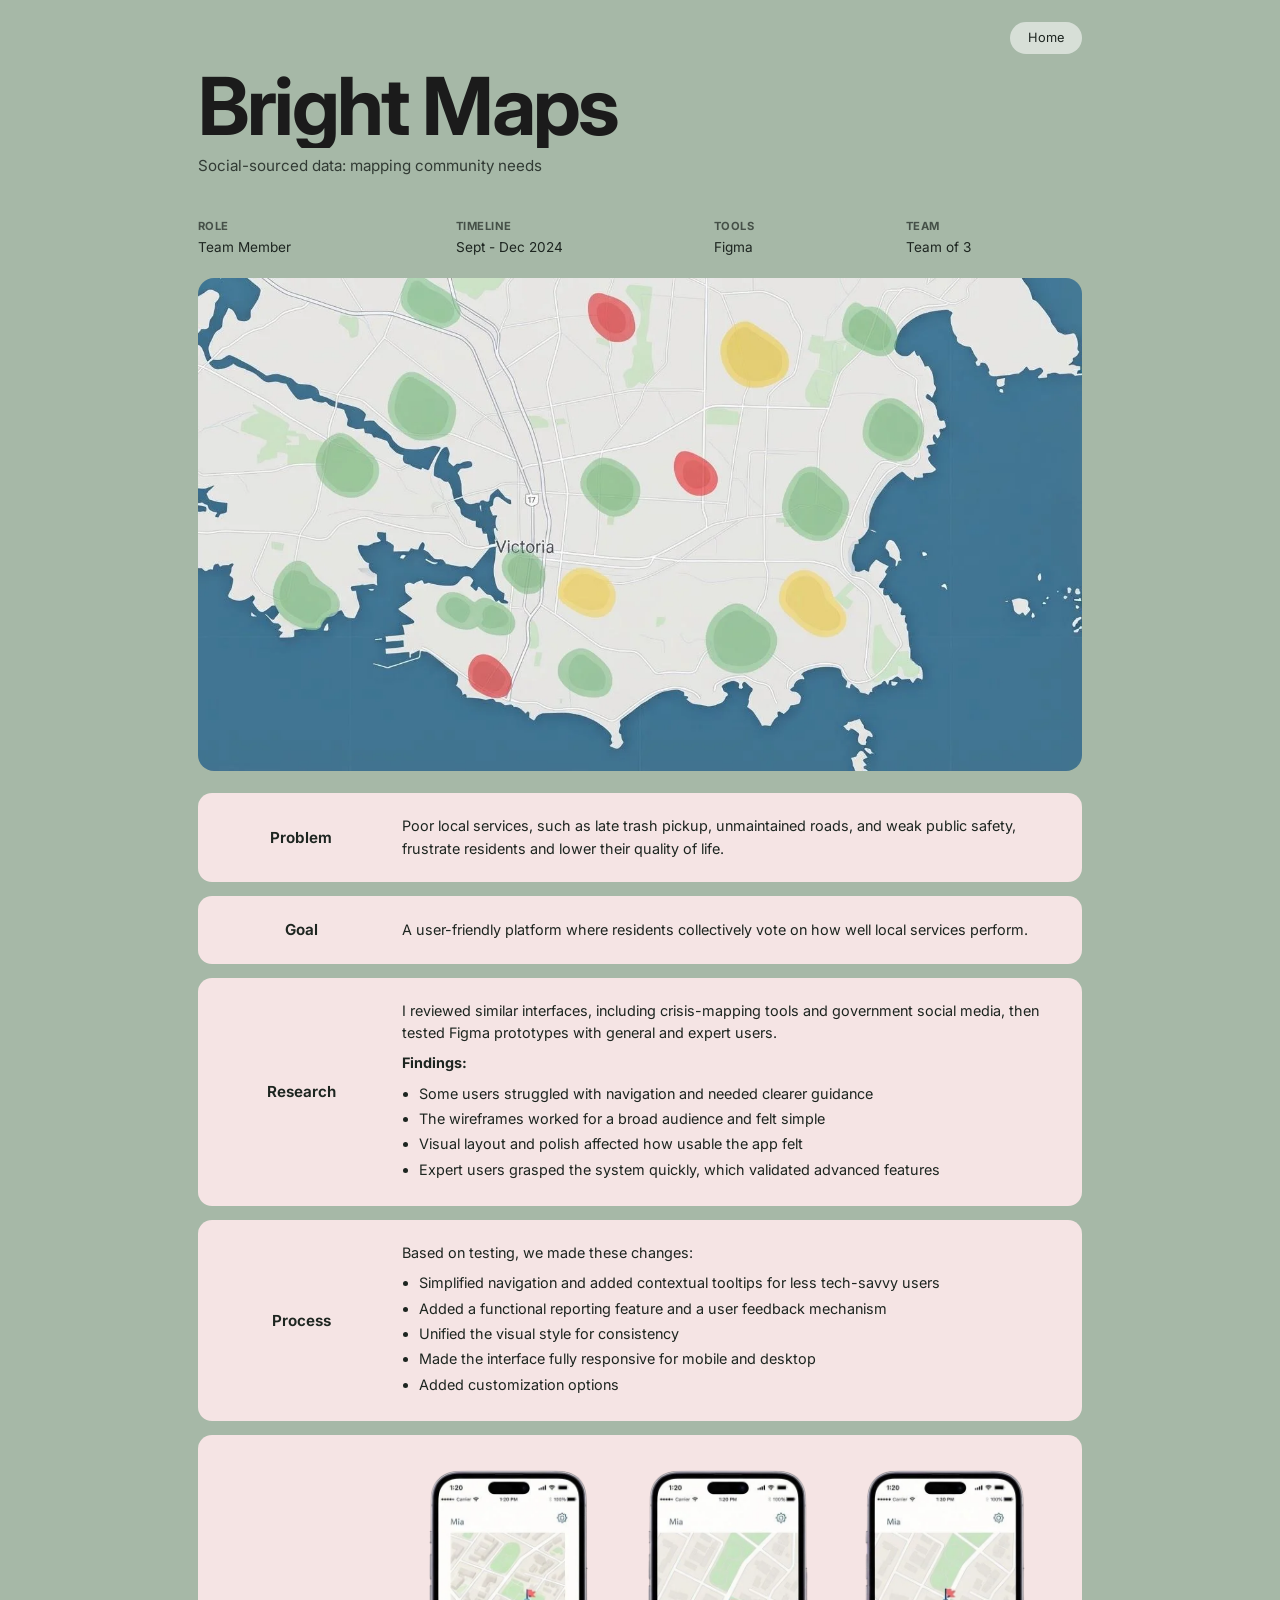
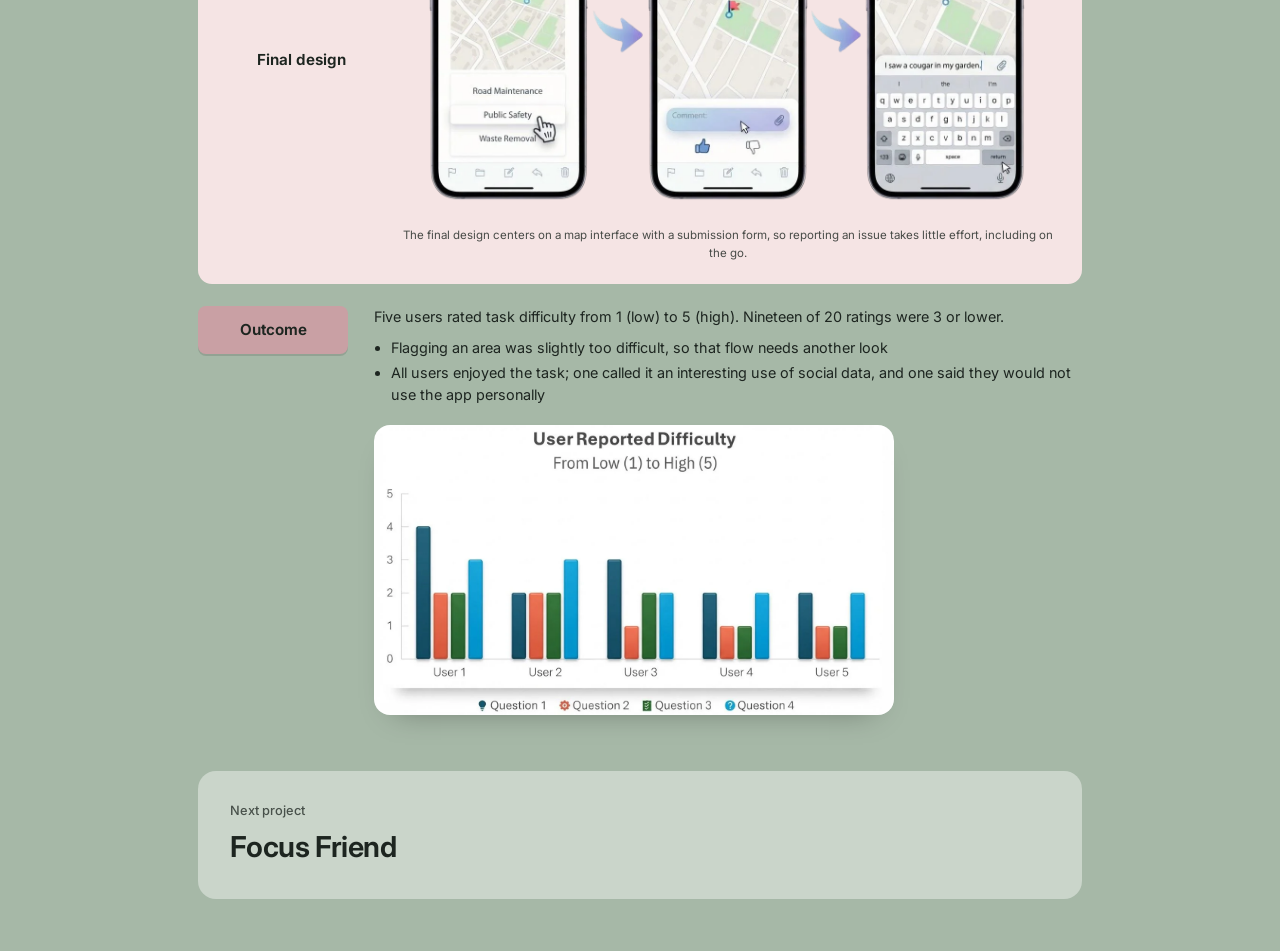
==== bright-maps.html @ ecf13d91 "Add files via upload" ====
<!DOCTYPE html>
<html lang="en">
<head>
  <meta charset="utf-8">
  <meta name="viewport" content="width=device-width, initial-scale=1">
  <title>Bright Maps | Owen O'Keefe</title>
  <meta name="description" content="Bright Maps: a civic platform where residents vote on how well local services perform.">
  <link rel="preconnect" href="https://fonts.googleapis.com">
  <link rel="preconnect" href="https://fonts.gstatic.com" crossorigin>
  <link href="https://fonts.googleapis.com/css2?family=Inter:wght@400;500;600;650;700&display=swap" rel="stylesheet">
  <link rel="stylesheet" href="styles.css">
  <script>
    document.documentElement.classList.add('js');
    try {
      var c = sessionStorage.getItem('wipe');
      if (c) { sessionStorage.removeItem('wipe'); document.documentElement.style.setProperty('--wipe', c); document.documentElement.classList.add('entering'); }
    } catch (e) {}
  </script>
  <style>
    body.project { --bg: #a6b8a7; --row: #f5e4e4; --pill: #c9a0a4; color: #1d2520; }
  </style>
</head>
<body class="project">
  <div class="wipe" aria-hidden="true"></div>

  <main class="wrap">
    <a class="back" href="index.html" data-wipe="#f8f8f3">Home</a>

    <header class="phead">
      <h1 class="ptitle bm-title">Bright Maps</h1>
      <p class="psub">Social-sourced data: mapping community needs</p>
    </header>

    <dl class="facts">
      <div><dt>Role</dt><dd>Team Member</dd></div>
      <div><dt>Timeline</dt><dd>Sept - Dec 2024</dd></div>
      <div><dt>Tools</dt><dd>Figma</dd></div>
      <div><dt>Team</dt><dd>Team of 3</dd></div>
    </dl>

    <img class="shot" src="img/bm-map.webp" alt="Map of Victoria with colour-coded service zones in green, yellow and red">

    <section class="row reveal" aria-label="Problem">
      <h2>Problem</h2>
      <p>Poor local services, such as late trash pickup, unmaintained roads, and weak public safety, frustrate residents and lower their quality of life.</p>
    </section>

    <section class="row reveal" aria-label="Goal">
      <h2>Goal</h2>
      <p>A user-friendly platform where residents collectively vote on how well local services perform.</p>
    </section>

    <section class="row reveal" aria-label="Research">
      <h2>Research</h2>
      <div>
        <p>I reviewed similar interfaces, including crisis-mapping tools and government social media, then tested Figma prototypes with general and expert users.</p>
        <p><strong>Findings:</strong></p>
        <ul>
          <li>Some users struggled with navigation and needed clearer guidance</li>
          <li>The wireframes worked for a broad audience and felt simple</li>
          <li>Visual layout and polish affected how usable the app felt</li>
          <li>Expert users grasped the system quickly, which validated advanced features</li>
        </ul>
      </div>
    </section>

    <section class="row reveal" aria-label="Process">
      <h2>Process</h2>
      <div>
        <p>Based on testing, we made these changes:</p>
        <ul>
          <li>Simplified navigation and added contextual tooltips for less tech-savvy users</li>
          <li>Added a functional reporting feature and a user feedback mechanism</li>
          <li>Unified the visual style for consistency</li>
          <li>Made the interface fully responsive for mobile and desktop</li>
          <li>Added customization options</li>
        </ul>
      </div>
    </section>

    <section class="row stack reveal" aria-label="Final design">
      <h2>Final design</h2>
      <figure class="figure">
        <img src="img/bm-final.webp" alt="Three phone screens showing the report flow: choosing a category, rating, and typing a comment">
        <figcaption>The final design centers on a map interface with a submission form, so reporting an issue takes little effort, including on the go.</figcaption>
      </figure>
    </section>

    <section class="row plain reveal" aria-label="Outcome">
      <h2>Outcome</h2>
      <div>
        <p>Five users rated task difficulty from 1 (low) to 5 (high). Nineteen of 20 ratings were 3 or lower.</p>
        <ul>
          <li>Flagging an area was slightly too difficult, so that flow needs another look</li>
          <li>All users enjoyed the task; one called it an interesting use of social data, and one said they would not use the app personally</li>
        </ul>
        <img class="chart" src="img/bm-chart.webp" alt="Bar chart of user-reported difficulty from 1 to 5 across five users and four questions">
      </div>
    </section>

    <a class="next" href="focus-friend.html" data-wipe="#c4a0ac"><small>Next project</small>Focus Friend</a>
  </main>

  <script src="script.js"></script>
</body>
</html>
---- styles.css ----
:root {
  --ink: #171717;
  --muted: #66665f;
  --paper: #f8f8f3;
  --coral: #dc4448;
  --coral-dark: #b9272c;
  --link: #2447e8;
  --ease: cubic-bezier(0.2, 0.7, 0.2, 1);
}

* { box-sizing: border-box; }
html { scroll-behavior: smooth; }
body {
  margin: 0;
  font-family: "Inter", system-ui, -apple-system, "Segoe UI", Roboto, sans-serif;
  color: var(--ink);
  background: var(--paper);
  line-height: 1.55;
  -webkit-font-smoothing: antialiased;
}
img { max-width: 100%; }
a { color: inherit; }
:focus-visible { outline: 3px solid var(--link); outline-offset: 3px; border-radius: 6px; }

.wrap { max-width: 900px; margin: 0 auto; padding: 0 28px; position: relative; z-index: 1; }

/* ---------- page transition wipe ---------- */
.wipe {
  position: fixed; inset: 0; z-index: 100; pointer-events: none;
  background: var(--wipe, #171717);
  transform: scaleY(0); transform-origin: bottom;
  transition: transform 0.55s cubic-bezier(0.7, 0, 0.2, 1);
}
.wipe.on { transform: scaleY(1); }
.entering .wipe { transform: scaleY(1); transform-origin: top; transition: none; }

/* ---------- cursor glow (home) ---------- */
.glow {
  position: fixed; left: -280px; top: -280px; width: 560px; height: 560px;
  border-radius: 50%; pointer-events: none; z-index: 0;
  background: radial-gradient(circle, rgba(220, 68, 72, 0.16), transparent 65%);
  transform: translate3d(var(--x, -999px), var(--y, -999px), 0);
  will-change: transform;
}
@media (hover: none) { .glow { display: none; } }

/* ---------- hero ---------- */
.hero { min-height: 82vh; display: flex; flex-direction: column; justify-content: center; padding: 72px 0 40px; }
.hero h1 {
  font-size: clamp(2.8rem, 8vw, 5rem); line-height: 1.02; letter-spacing: -0.035em;
  font-weight: 650; margin: 0 0 18px;
}
.hero .lede { color: var(--muted); font-size: 1.12rem; max-width: 34em; margin: 0 0 30px; }

.mask { display: block; overflow: hidden; }
.mask > span { display: block; transform: translateY(105%); animation: rise 0.9s var(--ease) forwards; }
.mask.d1 > span { animation-delay: 0.1s; }
.mask.d2 > span { animation-delay: 0.3s; }
.mask.d3 > span { animation-delay: 0.5s; }
@keyframes rise { to { transform: translateY(0); } }

.btn {
  position: relative; display: inline-block; overflow: hidden; isolation: isolate;
  background: var(--coral); color: #fff; text-decoration: none; font-weight: 600; font-size: 0.95rem;
  padding: 12px 26px; border-radius: 8px; width: fit-content;
  transition: transform 0.25s var(--ease), box-shadow 0.25s;
}
.btn::before {
  content: ""; position: absolute; inset: 0; z-index: -1; background: var(--coral-dark);
  transform: translateY(101%); transition: transform 0.35s var(--ease);
}
.btn:hover { transform: translateY(-2px); box-shadow: 0 10px 22px -10px rgba(185, 39, 44, 0.7); }
.btn:hover::before { transform: translateY(0); }

/* ---------- sections ---------- */
section { padding: 36px 0; }
h2.sec { font-size: 1.3rem; font-weight: 650; letter-spacing: -0.015em; margin: 0 0 20px; }

/* ---------- project blocks ---------- */
.tiles { display: grid; grid-template-columns: repeat(2, 1fr); gap: 32px 28px; }
.tile {
  position: relative; display: block; aspect-ratio: 4 / 3; overflow: hidden; border-radius: 18px;
  background: #fff; text-decoration: none; color: #fff;
  box-shadow: 0 1px 0 rgba(0, 0, 0, 0.05), 0 18px 34px -22px rgba(0, 0, 0, 0.4);
  transition: transform 0.45s var(--ease), box-shadow 0.45s;
}
.tile img {
  width: 100%; height: 100%; object-fit: cover; display: block;
  transition: filter 0.45s var(--ease), transform 0.7s var(--ease);
}
.tile::after {
  content: ""; position: absolute; inset: 0; background: rgba(18, 18, 18, 0.5); opacity: 0;
  transition: opacity 0.45s;
}
.tile .name {
  position: absolute; inset: 0; z-index: 2; display: grid; place-content: center; gap: 4px; text-align: center;
  opacity: 0; transform: translateY(12px) scale(0.98);
  transition: opacity 0.4s var(--ease), transform 0.5s var(--ease);
}
.tile .name b { font-size: clamp(1.7rem, 3.6vw, 2.3rem); font-weight: 650; letter-spacing: -0.02em; }
.tile .name i { font-style: normal; font-size: 0.85rem; opacity: 0.85; }
.tile:hover, .tile:focus-visible { transform: translateY(-4px); box-shadow: 0 1px 0 rgba(0,0,0,.05), 0 26px 40px -22px rgba(0,0,0,.5); }
.tile:hover img, .tile:focus-visible img { filter: blur(12px); transform: scale(1.1); }
.tile:hover::after, .tile:focus-visible::after { opacity: 1; }
.tile:hover .name, .tile:focus-visible .name { opacity: 1; transform: none; }

.cap { margin: 12px 0 2px; font-size: 0.9rem; }
.meta-line { margin: 0; font-size: 0.78rem; color: var(--muted); }

@media (hover: none) {
  .tile::after { opacity: 1; background: linear-gradient(transparent 50%, rgba(0, 0, 0, 0.65)); }
  .tile .name { opacity: 1; transform: none; place-content: end start; text-align: left; padding: 18px; }
  .tile .name b { font-size: 1.35rem; }
  .tile .name i { display: none; }
}

/* ---------- other work ---------- */
.list { list-style: none; margin: 0; padding: 0; border-top: 1px solid #deded6; }
.list li { border-bottom: 1px solid #deded6; }
.list a {
  display: grid; grid-template-columns: 220px 1fr auto; gap: 16px; align-items: baseline;
  padding: 14px 8px; text-decoration: none; transition: background 0.25s, padding 0.3s var(--ease);
}
.list a:hover { background: #efefe7; padding-left: 18px; }
.list b { font-size: 0.9rem; }
.list span { font-size: 0.8rem; color: var(--muted); }
.list em { font-style: normal; font-size: 0.82rem; font-weight: 600; color: var(--link); }

/* ---------- about / contact ---------- */
.about p { max-width: 46em; margin: 0 0 12px; font-size: 0.95rem; }
.contact { padding-bottom: 80px; }
.contact p { font-size: 0.9rem; display: flex; flex-wrap: wrap; gap: 6px 14px; margin: 0; }
.ul { text-decoration: none; background: linear-gradient(currentColor, currentColor) 0 100% / 0 1.5px no-repeat; transition: background-size 0.3s var(--ease); }
.ul:hover { background-size: 100% 1.5px; }

/* ---------- project pages ---------- */
body.project { background: var(--bg); color: var(--pink-ink, #1f1a1c); }
.project .wrap { max-width: 940px; padding-bottom: 40px; }
.back {
  position: absolute; top: 22px; right: 28px; font-size: 0.8rem; text-decoration: none;
  background: rgba(255, 255, 255, 0.55); padding: 6px 18px; border-radius: 999px;
  transition: background 0.2s, transform 0.25s var(--ease);
}
.back:hover { background: #fff; transform: translateY(-2px); }
.phead { padding: 64px 0 18px; }
.ptitle { font-size: clamp(2.8rem, 9vw, 5rem); font-weight: 700; letter-spacing: -0.035em; line-height: 1.05; margin: 0; }
.psub { margin: 6px 0 0; font-size: 0.95rem; opacity: 0.85; }

.bm-title {
  background: linear-gradient(100deg, #1b1b1b 0%, #1b1b1b 22%, #ff4d6d 38%, #ffb703 50%, #06d6a0 62%, #4cc9f0 74%, #7b2ff7 86%, #1b1b1b 100%);
  background-size: 300% 100%; -webkit-background-clip: text; background-clip: text; color: transparent;
  animation: shimmer 9s ease-in-out infinite alternate;
}
@keyframes shimmer { from { background-position: 0% 0; } to { background-position: 100% 0; } }

.heart { display: inline-block; width: 0.5em; height: 0.5em; margin-left: 0.12em; vertical-align: 0.12em; animation: beat 1.4s ease-in-out infinite; }
@keyframes beat { 0%, 100% { transform: scale(1); } 14% { transform: scale(1.25); } 28% { transform: scale(1); } 42% { transform: scale(1.18); } }

.facts { display: grid; grid-template-columns: 1.1fr 1.1fr 0.8fr 0.8fr; gap: 16px; margin: 22px 0 20px; }
.facts dt { font-size: 0.7rem; font-weight: 700; letter-spacing: 0.04em; text-transform: uppercase; opacity: 0.7; }
.facts dd { margin: 2px 0 0; font-size: 0.85rem; }

.shot { display: block; width: 100%; border-radius: 16px; margin: 0 0 22px; animation: settle 1.2s var(--ease) both; }
@keyframes settle { from { transform: scale(1.04); opacity: 0; } to { transform: none; opacity: 1; } }

.row {
  display: grid; grid-template-columns: 150px 1fr; gap: 26px; align-items: center;
  background: var(--row, #f5e4e4); border-radius: 14px; padding: 22px 28px; margin: 14px 0;
}
.row h2 { font-size: 0.95rem; font-weight: 650; margin: 0; text-align: center; }
.row p { margin: 0 0 8px; font-size: 0.9rem; }
.row p:last-child { margin-bottom: 0; }
.row ul { margin: 6px 0 0; padding-left: 1.2em; font-size: 0.9rem; }
.row li { margin: 3px 0; }
.row.plain { background: none; padding: 8px 0; align-items: start; }
.row.plain h2 {
  background: var(--pill); border-radius: 8px; padding: 12px 0; box-shadow: 0 2px 0 rgba(0, 0, 0, 0.12);
}
.row.stack { grid-template-columns: 150px 1fr; align-items: start; }
.row.stack h2 { align-self: center; }
.figure { margin: 0; }
.figure img { width: 100%; display: block; }
.figure figcaption { font-size: 0.72rem; text-align: center; margin-top: 6px; opacity: 0.8; }
.chart { display: block; width: 100%; max-width: 520px; border-radius: 16px; margin-top: 18px; box-shadow: 0 14px 30px -20px rgba(0, 0, 0, 0.4); }

.js .reveal { opacity: 0; transform: translateY(16px) scale(0.985); }
.js .reveal.in { opacity: 1; transform: none; transition: opacity 0.7s var(--ease), transform 0.8s var(--ease); }

.next {
  display: block; margin: 48px 0 12px; padding: 30px 32px; border-radius: 18px; text-decoration: none;
  background: rgba(255, 255, 255, 0.4); font-size: clamp(1.3rem, 3vw, 1.8rem); font-weight: 650; letter-spacing: -0.02em;
  transition: background 0.3s, transform 0.4s var(--ease);
}
.next small { display: block; font-size: 0.8rem; font-weight: 500; letter-spacing: 0; opacity: 0.75; margin-bottom: 4px; }
.next:hover { background: #fff; transform: translateY(-3px); }

/* ---------- responsive ---------- */
@media (max-width: 720px) {
  .tiles { grid-template-columns: 1fr; }
  .list a { grid-template-columns: 1fr auto; }
  .list span { grid-column: 1 / -1; order: 3; }
  .facts { grid-template-columns: 1fr 1fr; }
  .row, .row.stack { grid-template-columns: 1fr; gap: 10px; padding: 18px; }
  .row h2 { text-align: left; }
  .back { right: 18px; }
}

@media (prefers-reduced-motion: reduce) {
  html { scroll-behavior: auto; }
  *, *::before, *::after { animation: none !important; transition-duration: 0.01ms !important; }
  .mask > span { transform: none; }
  .js .reveal { opacity: 1; transform: none; }
  .wipe { display: none; }
}

/* keep the button's hover lift from being clipped by the reveal mask */
.hero .mask.d3 { padding: 8px 8px 16px; margin: -8px -8px -16px; }
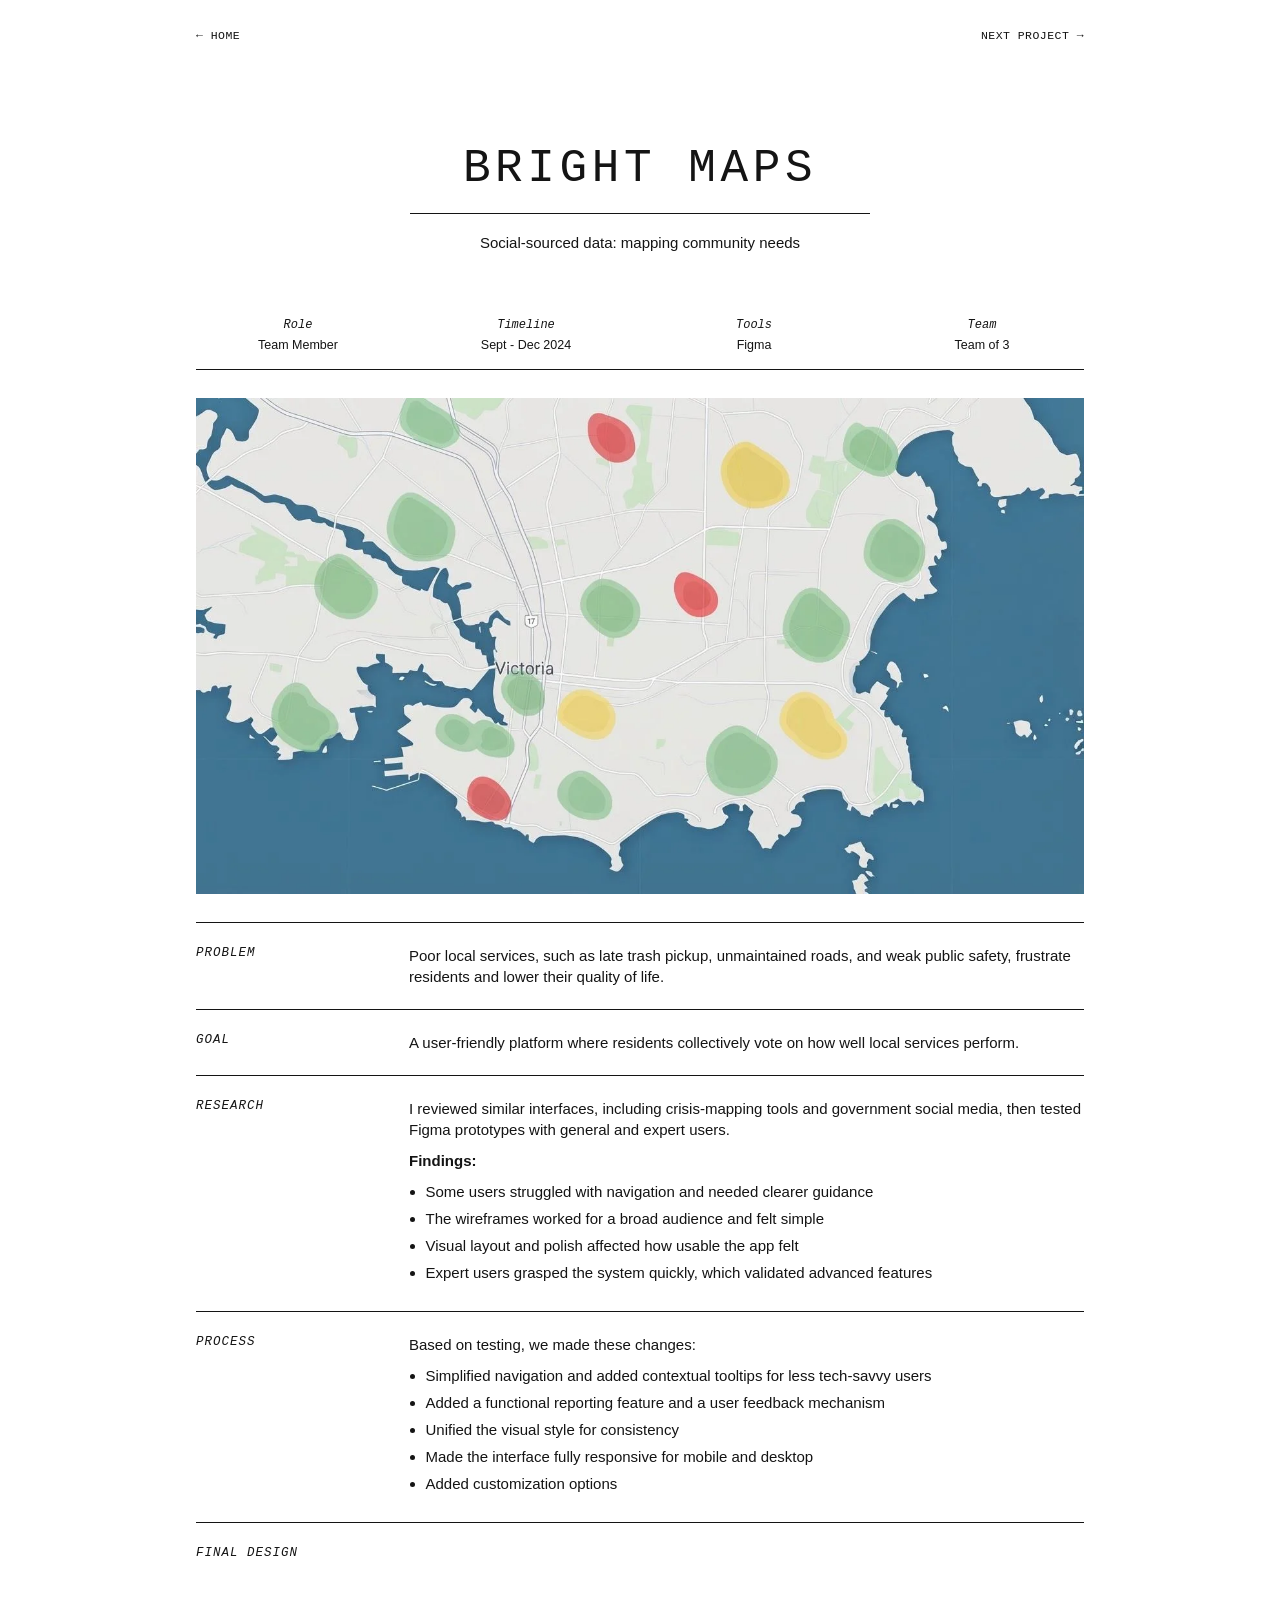
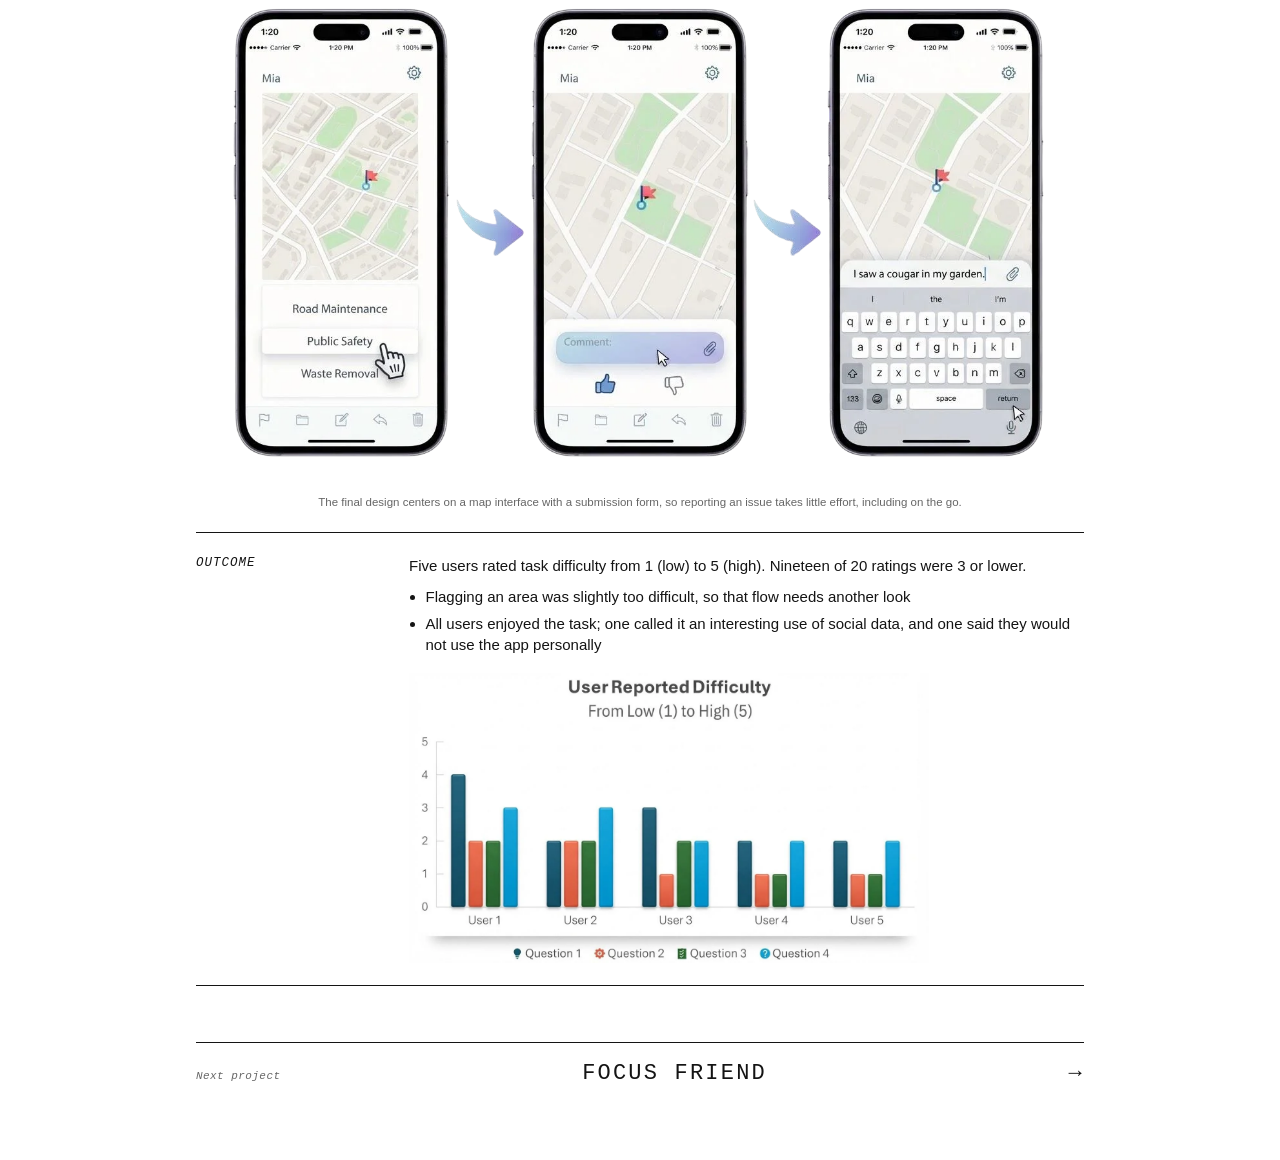
==== commit aca20cd2: "finished" ====
--- a/bright-maps.html
+++ b/bright-maps.html
@@ -5,10 +5,7 @@
   <meta name="viewport" content="width=device-width, initial-scale=1">
   <title>Bright Maps | Owen O'Keefe</title>
   <meta name="description" content="Bright Maps: a civic platform where residents vote on how well local services perform.">
-  <link rel="preconnect" href="https://fonts.googleapis.com">
-  <link rel="preconnect" href="https://fonts.gstatic.com" crossorigin>
-  <link href="https://fonts.googleapis.com/css2?family=Inter:wght@400;500;600;650;700&display=swap" rel="stylesheet">
-  <link rel="stylesheet" href="styles.css">
+  <link rel="stylesheet" href="project.css">
   <script>
     document.documentElement.classList.add('js');
     try {
@@ -16,19 +13,17 @@
       if (c) { sessionStorage.removeItem('wipe'); document.documentElement.style.setProperty('--wipe', c); document.documentElement.classList.add('entering'); }
     } catch (e) {}
   </script>
-  <style>
-    body.project { --bg: #a6b8a7; --row: #f5e4e4; --pill: #c9a0a4; color: #1d2520; }
-  </style>
 </head>
-<body class="project">
+<body class="proj">
   <div class="wipe" aria-hidden="true"></div>
 
   <main class="wrap">
-    <a class="back" href="index.html" data-wipe="#f8f8f3">Home</a>
+    <div class="s-top"><a href="index.html" data-wipe="#ffffff">← Home</a><a href="focus-friend.html" data-wipe="#ffffff">Next project →</a></div>
 
     <header class="phead">
-      <h1 class="ptitle bm-title">Bright Maps</h1>
-      <p class="psub">Social-sourced data: mapping community needs</p>
+      <h1 class="s-title">Bright Maps</h1>
+      <hr class="s-rule">
+      <p class="s-lede">Social-sourced data: mapping community needs</p>
     </header>
 
     <dl class="facts">
@@ -98,7 +93,7 @@
       </div>
     </section>
 
-    <a class="next" href="focus-friend.html" data-wipe="#c4a0ac"><small>Next project</small>Focus Friend</a>
+    <a class="next" href="focus-friend.html" data-wipe="#ffffff"><small>Next project</small>Focus Friend</a>
   </main>
 
   <script src="script.js"></script>
--- a/project.css
+++ b/project.css
@@ -0,0 +1,60 @@
+/* Case-study pages in the same architecture-sheet style as the home page. */
+@font-face { font-family: "Plex Mono"; font-weight: 400; src: url("fonts/ibm-plex-mono-latin-400-normal.woff2") format("woff2"); font-display: swap; }
+@font-face { font-family: "Plex Mono"; font-weight: 500; src: url("fonts/ibm-plex-mono-latin-500-normal.woff2") format("woff2"); font-display: swap; }
+@font-face { font-family: "Plex Mono"; font-weight: 400; font-style: italic; src: url("fonts/ibm-plex-mono-latin-400-italic.woff2") format("woff2"); font-display: swap; }
+@font-face { font-family: "Source Sans 3"; font-weight: 400; src: url("fonts/source-sans-3-latin-400-normal.woff2") format("woff2"); font-display: swap; }
+@font-face { font-family: "Source Sans 3"; font-weight: 600; src: url("fonts/source-sans-3-latin-600-normal.woff2") format("woff2"); font-display: swap; }
+
+* { box-sizing: border-box; }
+html { scroll-behavior: smooth; }
+body.proj {
+  --ink: #141414; --soft: #666; --ease: cubic-bezier(0.2, 0.7, 0.2, 1);
+  margin: 0; background: #fff; color: var(--ink); overflow-x: hidden;
+  font-family: "Source Sans 3", "Segoe UI", Helvetica, Arial, sans-serif; font-size: 15px; line-height: 1.4; -webkit-font-smoothing: antialiased;
+}
+img { max-width: 100%; }
+a { color: inherit; }
+:focus-visible { outline: 2px solid var(--ink); outline-offset: 3px; }
+.wrap { max-width: 1000px; margin: 0 auto; padding: 28px clamp(18px, 5vw, 56px) 70px; }
+
+/* page transition */
+.wipe { position: fixed; inset: 0; z-index: 100; pointer-events: none; background: var(--wipe, #fff); transform: scaleY(0); transform-origin: bottom; transition: transform 0.55s cubic-bezier(0.7, 0, 0.2, 1); }
+.wipe.on { transform: scaleY(1); }
+.entering .wipe { transform: scaleY(1); transform-origin: top; transition: none; }
+.js .reveal { opacity: 0; transform: translateY(14px); }
+.js .reveal.in { opacity: 1; transform: none; transition: opacity 0.7s var(--ease), transform 0.8s var(--ease); }
+
+.s-top { display: flex; justify-content: space-between; gap: 16px; font-family: "Plex Mono", monospace; font-size: 11.5px; letter-spacing: 0.04em; text-transform: uppercase; }
+.s-top a { text-decoration: none; background: linear-gradient(currentColor, currentColor) 0 100% / 0 1px no-repeat; transition: background-size 0.3s; }
+.s-top a:hover, .s-top a:focus-visible { background-size: 100% 1px; }
+.s-title { margin: clamp(50px, 9vw, 100px) 0 0; text-align: center; font-family: "Plex Mono", monospace; font-weight: 400; font-size: clamp(24px, 4vw, 46px); line-height: 1.1; letter-spacing: 0.1em; text-transform: uppercase; }
+.heart { width: 0.8em; height: 0.8em; margin-left: 0.3em; vertical-align: -0.05em; letter-spacing: 0; }
+.s-rule { width: min(100%, 460px); margin: 18px auto 0; border: 0; border-top: 1px solid var(--ink); }
+.s-lede { max-width: 520px; margin: 18px auto 0; text-align: center; }
+
+.facts { display: grid; grid-template-columns: repeat(4, minmax(0, 1fr)); gap: 12px 24px; margin: clamp(36px, 6vw, 64px) 0 0; padding: 0 0 14px; border-bottom: 1px solid var(--ink); text-align: center; font-size: 12.5px; }
+.facts div { margin: 0; }
+.facts dt { margin-bottom: 4px; font-family: "Plex Mono", monospace; font-style: italic; font-size: 12px; }
+.facts dd { margin: 0; }
+
+.shot { display: block; width: 100%; margin: 28px 0 0; }
+.row { display: grid; grid-template-columns: minmax(120px, 0.28fr) minmax(0, 1fr); gap: 24px; margin: 0; padding: 22px 0; border-bottom: 1px solid var(--ink); }
+.row:first-of-type { margin-top: 28px; border-top: 1px solid var(--ink); }
+.row h2 { margin: 0; font-family: "Plex Mono", monospace; font-weight: 400; font-style: italic; font-size: 12.5px; letter-spacing: 0.08em; text-transform: uppercase; }
+.row p { margin: 0 0 10px; } .row p:last-child { margin-bottom: 0; }
+.row ul { margin: 0; padding-left: 1.1em; } .row li { margin-bottom: 6px; }
+.row.stack { grid-template-columns: 1fr; } .row.stack h2 { margin-bottom: 4px; }
+.figure { margin: 0; } .figure img { display: block; width: 100%; }
+.figure figcaption { margin-top: 8px; text-align: center; font-size: 11.5px; color: var(--soft); }
+.chart { display: block; width: 100%; max-width: 520px; margin-top: 18px; }
+
+.next { display: flex; justify-content: space-between; align-items: baseline; gap: 16px; margin: 56px 0 0; padding: 16px 0 0; border-top: 1px solid var(--ink); text-decoration: none; font-family: "Plex Mono", monospace; font-size: clamp(15px, 2vw, 22px); letter-spacing: 0.1em; text-transform: uppercase; transition: letter-spacing 0.4s var(--ease); }
+.next:hover, .next:focus-visible { letter-spacing: 0.16em; }
+.next small { font-size: 11px; letter-spacing: 0.04em; font-style: italic; text-transform: none; color: var(--soft); }
+.next::after { content: "→"; }
+
+@media (max-width: 720px) {
+  .facts { grid-template-columns: repeat(2, minmax(0, 1fr)); }
+  .row { grid-template-columns: 1fr; gap: 8px; }
+}
+@media (prefers-reduced-motion: reduce) { .js .reveal, .js .reveal.in { transition: none; opacity: 1; transform: none; } }
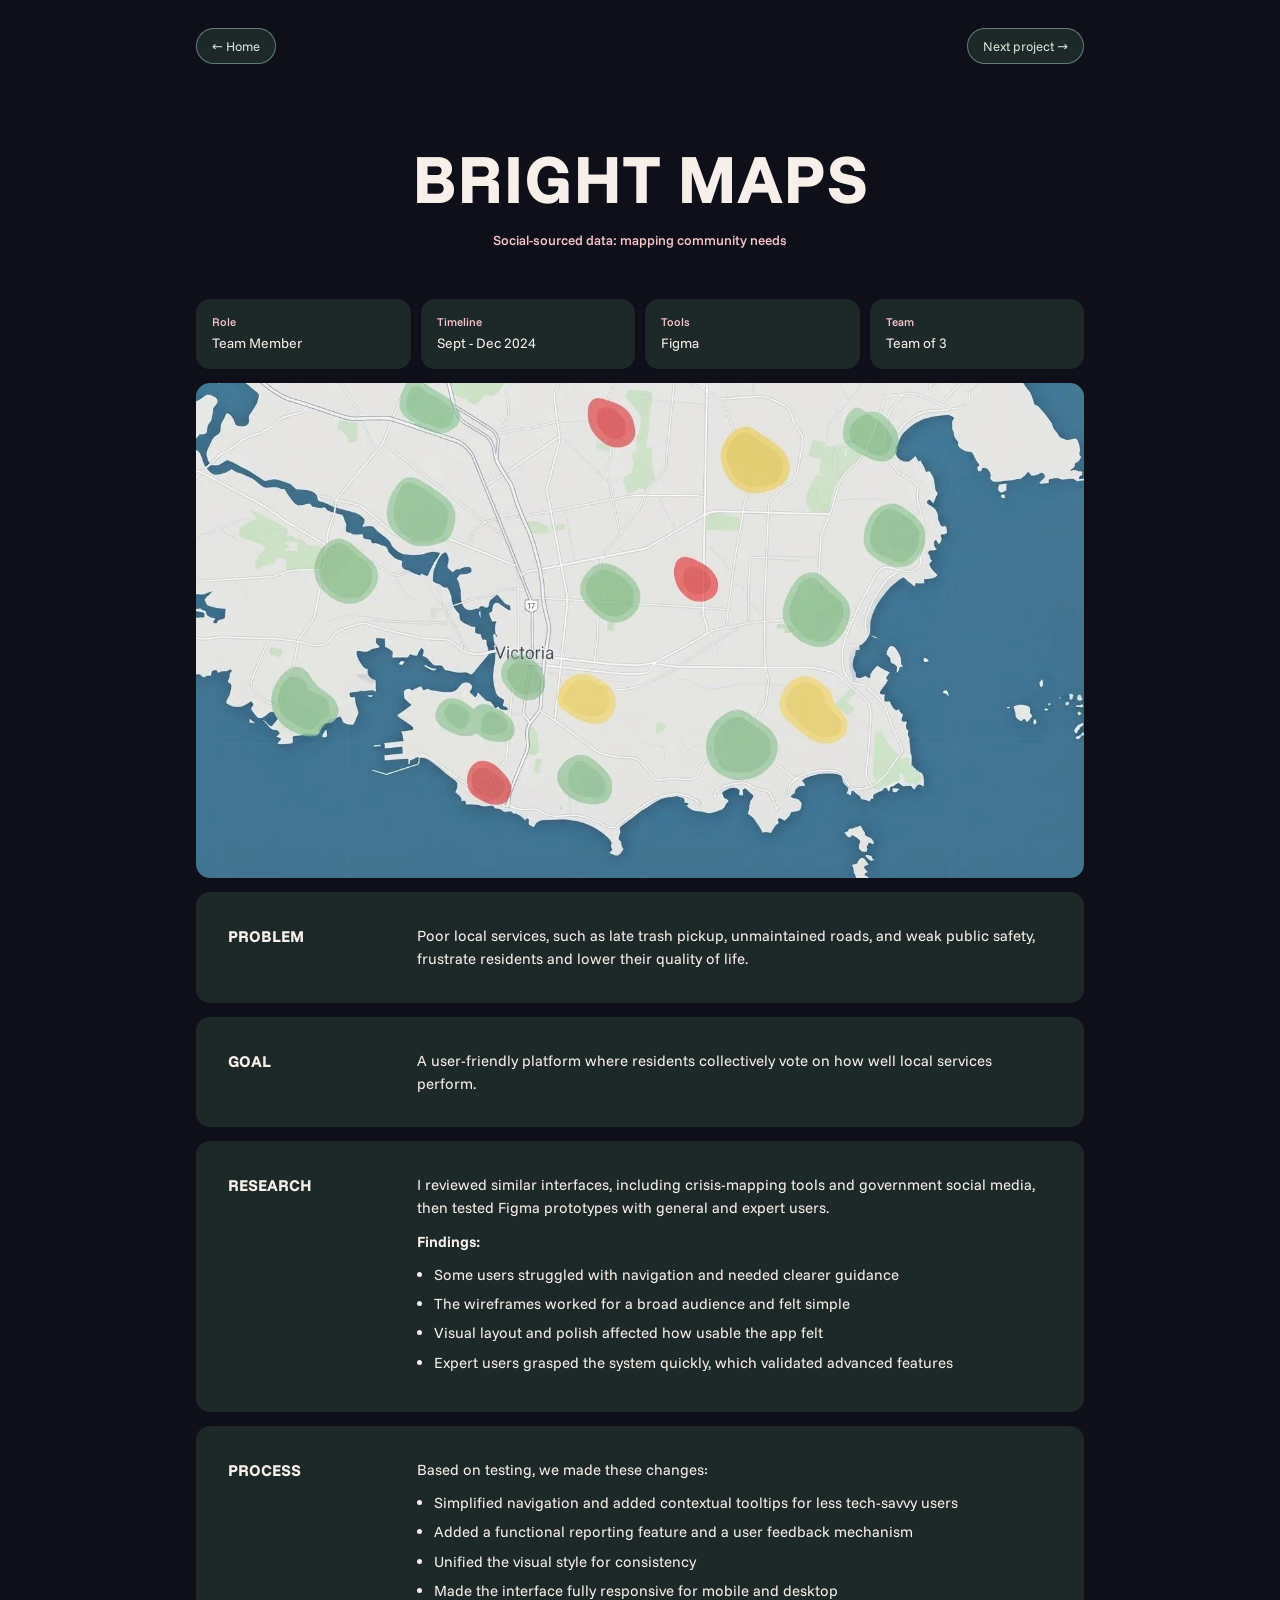
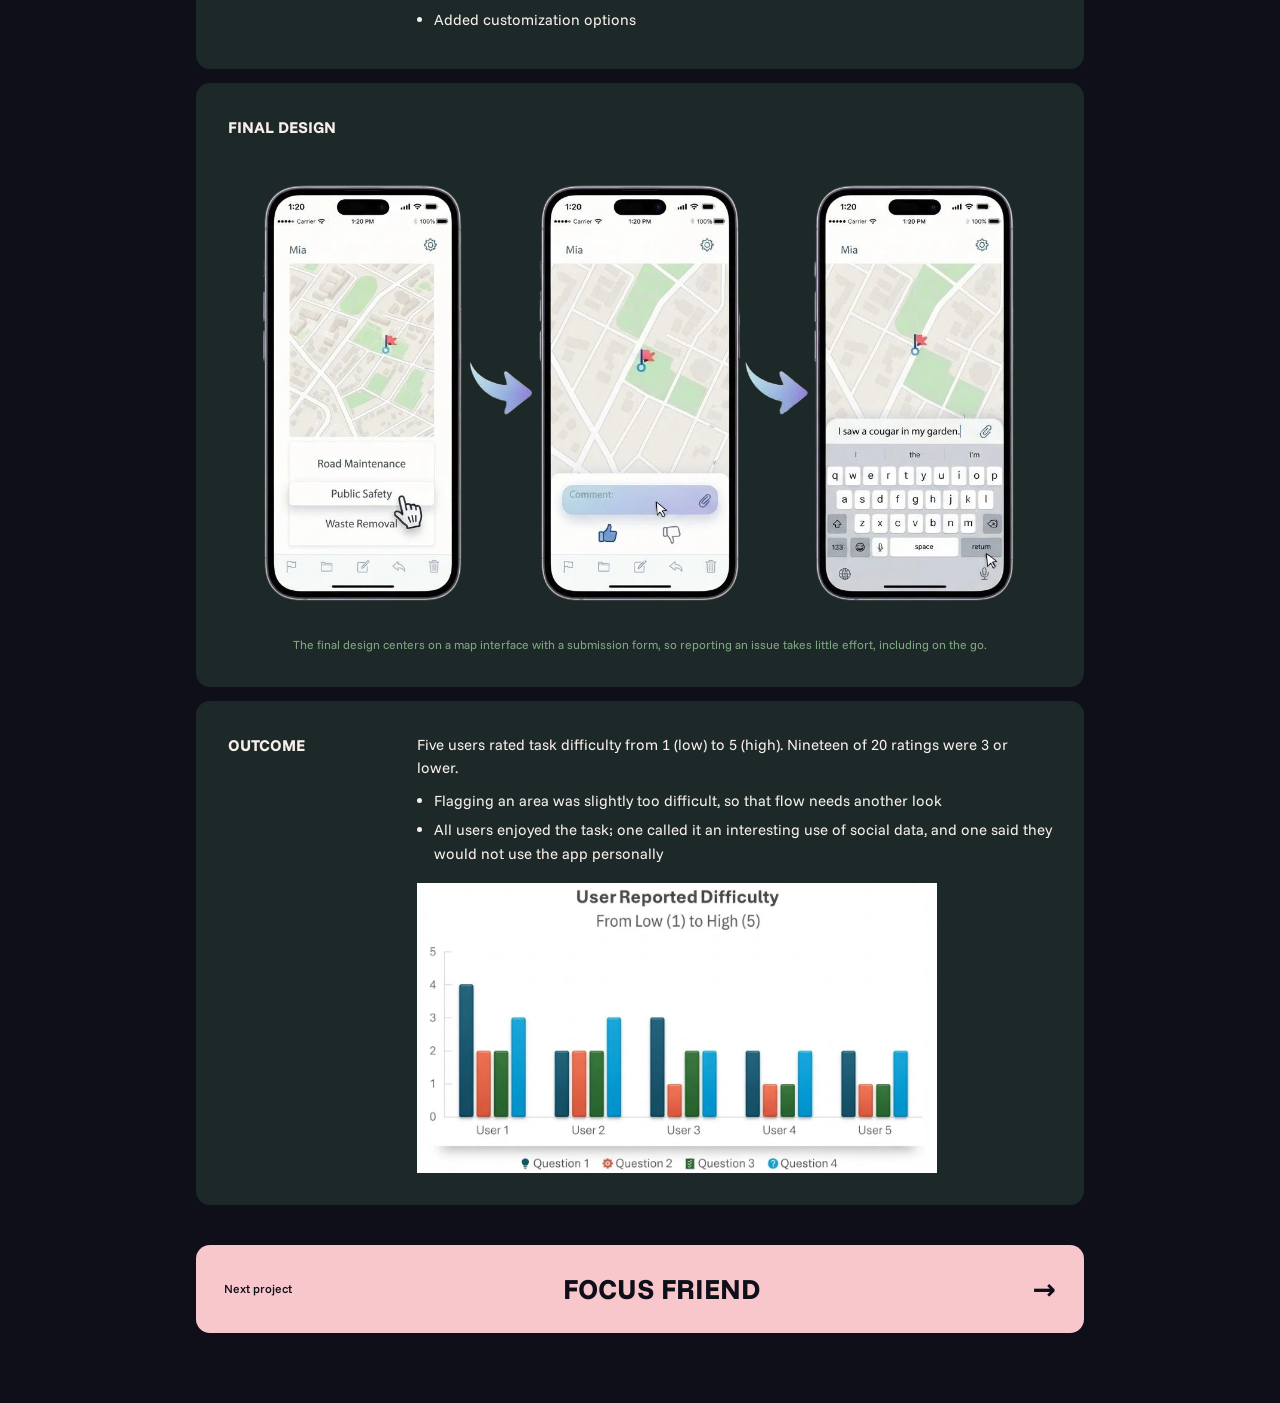
==== commit 0d3452d9: "finish" ====
--- a/bright-maps.html
+++ b/bright-maps.html
@@ -18,7 +18,7 @@
   <div class="wipe" aria-hidden="true"></div>
 
   <main class="wrap">
-    <div class="s-top"><a href="index.html" data-wipe="#ffffff">← Home</a><a href="focus-friend.html" data-wipe="#ffffff">Next project →</a></div>
+    <div class="s-top"><a href="index.html" data-wipe="#0e0f19">← Home</a><a href="focus-friend.html" data-wipe="#0e0f19">Next project →</a></div>
 
     <header class="phead">
       <h1 class="s-title">Bright Maps</h1>
@@ -93,7 +93,7 @@
       </div>
     </section>
 
-    <a class="next" href="focus-friend.html" data-wipe="#ffffff"><small>Next project</small>Focus Friend</a>
+    <a class="next" href="focus-friend.html" data-wipe="#0e0f19"><small>Next project</small>Focus Friend</a>
   </main>
 
   <script src="script.js"></script>
--- a/project.css
+++ b/project.css
@@ -1,56 +1,56 @@
-/* Case-study pages in the same architecture-sheet style as the home page. */
-@font-face { font-family: "Plex Mono"; font-weight: 400; src: url("fonts/ibm-plex-mono-latin-400-normal.woff2") format("woff2"); font-display: swap; }
-@font-face { font-family: "Plex Mono"; font-weight: 500; src: url("fonts/ibm-plex-mono-latin-500-normal.woff2") format("woff2"); font-display: swap; }
-@font-face { font-family: "Plex Mono"; font-weight: 400; font-style: italic; src: url("fonts/ibm-plex-mono-latin-400-italic.woff2") format("woff2"); font-display: swap; }
-@font-face { font-family: "Source Sans 3"; font-weight: 400; src: url("fonts/source-sans-3-latin-400-normal.woff2") format("woff2"); font-display: swap; }
-@font-face { font-family: "Source Sans 3"; font-weight: 600; src: url("fonts/source-sans-3-latin-600-normal.woff2") format("woff2"); font-display: swap; }
+/* Case-study pages, modern card style. */
+@font-face { font-family: "Funnel Sans"; font-weight: 400; src: url("fonts/funnel-sans-latin-400-normal.woff2") format("woff2"); font-display: swap; }
+@font-face { font-family: "Funnel Sans"; font-weight: 500; src: url("fonts/funnel-sans-latin-500-normal.woff2") format("woff2"); font-display: swap; }
+@font-face { font-family: "Funnel Sans"; font-weight: 700; src: url("fonts/funnel-sans-latin-700-normal.woff2") format("woff2"); font-display: swap; }
+@font-face { font-family: "Funnel Sans"; font-weight: 800; src: url("fonts/funnel-sans-latin-800-normal.woff2") format("woff2"); font-display: swap; }
+
 
 * { box-sizing: border-box; }
 html { scroll-behavior: smooth; }
 body.proj {
-  --ink: #141414; --soft: #666; --ease: cubic-bezier(0.2, 0.7, 0.2, 1);
-  margin: 0; background: #fff; color: var(--ink); overflow-x: hidden;
-  font-family: "Source Sans 3", "Segoe UI", Helvetica, Arial, sans-serif; font-size: 15px; line-height: 1.4; -webkit-font-smoothing: antialiased;
+  --bg: #0e0f19; --card: #1d2828; --ink: #f7efe9; --soft: #81a684; --teal: #f8c7cc; --yellow: #f8c7cc; --dark: #0e0f19; --ease: cubic-bezier(0.2, 0.7, 0.2, 1);
+  margin: 0; background: var(--bg); color: var(--ink); overflow-x: hidden;
+  font-family: "Funnel Sans", system-ui, -apple-system, "Segoe UI", sans-serif; font-size: 15px; line-height: 1.55; -webkit-font-smoothing: antialiased;
 }
 img { max-width: 100%; }
 a { color: inherit; }
-:focus-visible { outline: 2px solid var(--ink); outline-offset: 3px; }
+:focus-visible { outline: 2px solid var(--teal); outline-offset: 3px; }
 .wrap { max-width: 1000px; margin: 0 auto; padding: 28px clamp(18px, 5vw, 56px) 70px; }
 
 /* page transition */
-.wipe { position: fixed; inset: 0; z-index: 100; pointer-events: none; background: var(--wipe, #fff); transform: scaleY(0); transform-origin: bottom; transition: transform 0.55s cubic-bezier(0.7, 0, 0.2, 1); }
+.wipe { position: fixed; inset: 0; z-index: 100; pointer-events: none; background: var(--wipe, #0e0f19); transform: scaleY(0); transform-origin: bottom; transition: transform 0.55s cubic-bezier(0.7, 0, 0.2, 1); }
 .wipe.on { transform: scaleY(1); }
 .entering .wipe { transform: scaleY(1); transform-origin: top; transition: none; }
 .js .reveal { opacity: 0; transform: translateY(14px); }
 .js .reveal.in { opacity: 1; transform: none; transition: opacity 0.7s var(--ease), transform 0.8s var(--ease); }
 
-.s-top { display: flex; justify-content: space-between; gap: 16px; font-family: "Plex Mono", monospace; font-size: 11.5px; letter-spacing: 0.04em; text-transform: uppercase; }
-.s-top a { text-decoration: none; background: linear-gradient(currentColor, currentColor) 0 100% / 0 1px no-repeat; transition: background-size 0.3s; }
-.s-top a:hover, .s-top a:focus-visible { background-size: 100% 1px; }
-.s-title { margin: clamp(50px, 9vw, 100px) 0 0; text-align: center; font-family: "Plex Mono", monospace; font-weight: 400; font-size: clamp(24px, 4vw, 46px); line-height: 1.1; letter-spacing: 0.1em; text-transform: uppercase; }
-.heart { width: 0.8em; height: 0.8em; margin-left: 0.3em; vertical-align: -0.05em; letter-spacing: 0; }
-.s-rule { width: min(100%, 460px); margin: 18px auto 0; border: 0; border-top: 1px solid var(--ink); }
-.s-lede { max-width: 520px; margin: 18px auto 0; text-align: center; }
+.s-top { display: flex; justify-content: space-between; gap: 16px; font-size: 13px; color: #d6e4d8; }
+.s-top a { text-decoration: none; padding: 8px 16px; border-radius: 999px; background: var(--card); box-shadow: inset 0 0 0 1px #5f7a79; transition: background 0.2s, color 0.2s; }
+.s-top a:hover, .s-top a:focus-visible { background: var(--yellow); color: var(--dark); }
+.phead { text-align: center; }
+.s-title { margin: clamp(40px, 7vw, 80px) 0 0; font-family: "Funnel Sans", system-ui, sans-serif; font-weight: 800; font-size: clamp(32px, 6vw, 68px); line-height: 1; text-transform: uppercase; }
+.heart { width: 0.7em; height: 0.7em; margin-left: 0.25em; vertical-align: -0.02em; }
+.s-rule { display: none; }
+.s-lede { max-width: 520px; margin: 18px auto 0; text-align: center; font-family: "Funnel Sans", system-ui, sans-serif; font-size: 13.5px; color: var(--teal); }
 
-.facts { display: grid; grid-template-columns: repeat(4, minmax(0, 1fr)); gap: 12px 24px; margin: clamp(36px, 6vw, 64px) 0 0; padding: 0 0 14px; border-bottom: 1px solid var(--ink); text-align: center; font-size: 12.5px; }
-.facts div { margin: 0; }
-.facts dt { margin-bottom: 4px; font-family: "Plex Mono", monospace; font-style: italic; font-size: 12px; }
-.facts dd { margin: 0; }
+.facts { display: grid; grid-template-columns: repeat(4, minmax(0, 1fr)); gap: 10px; margin: clamp(28px, 5vw, 48px) 0 0; padding: 0; }
+.facts div { margin: 0; padding: 14px 16px; background: var(--card); border-radius: 14px; }
+.facts dt { margin-bottom: 2px; font-family: "Funnel Sans", system-ui, sans-serif; font-size: 11.5px; color: var(--teal); }
+.facts dd { margin: 0; font-size: 14px; }
 
-.shot { display: block; width: 100%; margin: 28px 0 0; }
-.row { display: grid; grid-template-columns: minmax(120px, 0.28fr) minmax(0, 1fr); gap: 24px; margin: 0; padding: 22px 0; border-bottom: 1px solid var(--ink); }
-.row:first-of-type { margin-top: 28px; border-top: 1px solid var(--ink); }
-.row h2 { margin: 0; font-family: "Plex Mono", monospace; font-weight: 400; font-style: italic; font-size: 12.5px; letter-spacing: 0.08em; text-transform: uppercase; }
+.shot { display: block; width: 100%; margin: 14px 0 0; border-radius: 14px; background: #fff; }
+.row { display: grid; grid-template-columns: minmax(120px, 0.26fr) minmax(0, 1fr); gap: 24px; margin: 14px 0 0; padding: clamp(20px, 3vw, 32px); background: var(--card); border-radius: 14px; }
+.row h2 { margin: 0; font-family: "Funnel Sans", system-ui, sans-serif; font-weight: 800; font-size: 16px; text-transform: uppercase; }
 .row p { margin: 0 0 10px; } .row p:last-child { margin-bottom: 0; }
 .row ul { margin: 0; padding-left: 1.1em; } .row li { margin-bottom: 6px; }
 .row.stack { grid-template-columns: 1fr; } .row.stack h2 { margin-bottom: 4px; }
-.figure { margin: 0; } .figure img { display: block; width: 100%; }
-.figure figcaption { margin-top: 8px; text-align: center; font-size: 11.5px; color: var(--soft); }
+.figure { margin: 0; } .figure img { display: block; width: 100%; border-radius: 10px; }
+.figure figcaption { margin-top: 8px; text-align: center; font-size: 12px; color: var(--soft); }
 .chart { display: block; width: 100%; max-width: 520px; margin-top: 18px; }
 
-.next { display: flex; justify-content: space-between; align-items: baseline; gap: 16px; margin: 56px 0 0; padding: 16px 0 0; border-top: 1px solid var(--ink); text-decoration: none; font-family: "Plex Mono", monospace; font-size: clamp(15px, 2vw, 22px); letter-spacing: 0.1em; text-transform: uppercase; transition: letter-spacing 0.4s var(--ease); }
-.next:hover, .next:focus-visible { letter-spacing: 0.16em; }
-.next small { font-size: 11px; letter-spacing: 0.04em; font-style: italic; text-transform: none; color: var(--soft); }
+.next { color: var(--dark); display: flex; justify-content: space-between; align-items: center; gap: 16px; margin: 40px 0 0; padding: 22px 28px; border-radius: 14px; background: var(--yellow); text-decoration: none; font-family: "Funnel Sans", system-ui, sans-serif; font-size: clamp(18px, 2.4vw, 28px); text-transform: uppercase; transition: transform 0.3s var(--ease), box-shadow 0.3s; }
+.next:hover, .next:focus-visible { transform: translateY(-3px); box-shadow: 0 20px 30px -22px rgba(0,0,0,.5); }
+.next small { font-family: "Funnel Sans", system-ui, sans-serif; font-size: 12px; text-transform: none; color: var(--dark); }
 .next::after { content: "→"; }
 
 @media (max-width: 720px) {
@@ -58,3 +58,4 @@
   .row { grid-template-columns: 1fr; gap: 8px; }
 }
 @media (prefers-reduced-motion: reduce) { .js .reveal, .js .reveal.in { transition: none; opacity: 1; transform: none; } }
+.s-title, .row h2, .next { font-weight: 800; } .s-lede, .facts dt, .next small { font-weight: 500; }
